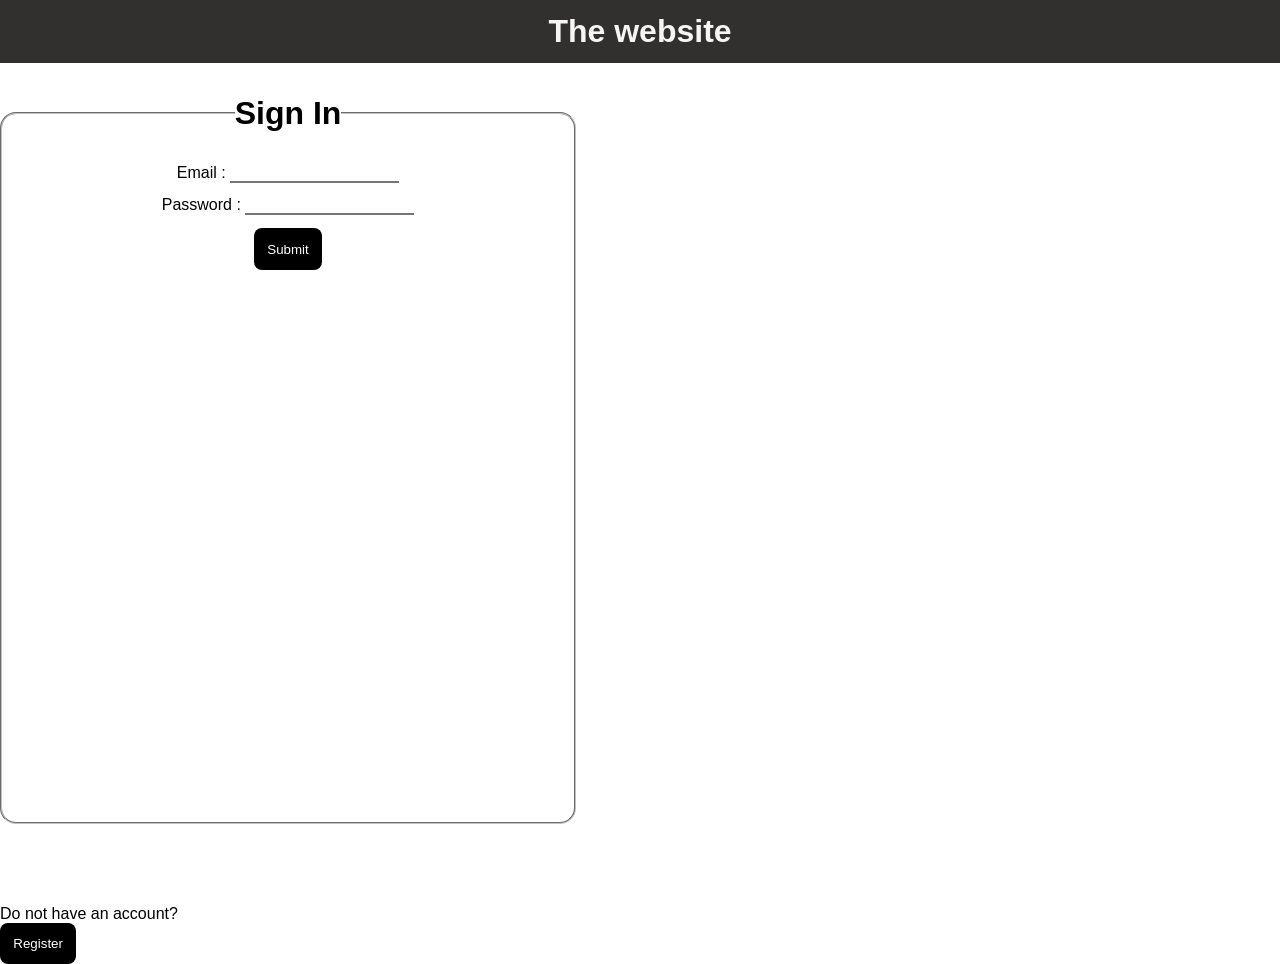
==== index.html @ 97744fc6 "the workings" ====
<!doctype html>
<html>
	<head>
		<meta charset="UTF-8" />
		<title>Hello world!!</title>
		<link
			href="CSS/main.css"
			rel="stylesheet"
		/>
	</head>
	<body class="body">
		<header class="header"><h1>The website</h1></header>

		<form
			class="form"
			method="POST"
			action="php/sign_in.php"
		>
			<fieldset class="fieldset">
				<legend><h1>Sign In</h1></legend>
				<label>
					Email :
					<input
						type="text"
						name="email"
				/></label>
				<br />
				<label>
					Password :
					<input
						type="password"
						name="password"
				/></label>
				<br />
				<button
					class="button"
					type="submit"
				>
					Submit
				</button>
			</fieldset>
		</form>
		<div class="new_acc">
			<p>Do not have an account?</p>
			<a href="HTML/new_acc.html"><button class="button">Register</button></a>
		</div>
	</body>
</html>
---- CSS/main.css ----
* {
	box-sizing: border-box;
	margin: 0%;
	padding: 0%;
	font-family:
		"Lucida Sans", "Lucida Sans Regular", "Lucida Grande", "Lucida Sans Unicode", Geneva, Verdana, sans-serif;
}

nav {
	background-color: darkslategray;
}

header {
	background-color: rgb(49, 48, 46);
	text-align: center;
	font-family: "Trebuchet MS";
	color: whitesmoke;
	padding: 1%;
}

aside {
	background-color: yellowgreen;
}

body {
	height: 100vh;
}

button {
	padding: 1em;
	font-family: "Open Sans", "Helvetica Neue", sans-serif;
	border-radius: 0.5rem;
	color: white;
	background-color: black;
	border-width: 0;
}

fieldset {
	padding: 2em;
	width: 90%;
	height: 90%;
	text-align: center;
	border-radius: 1em;
	margin-top: 2em;
}

form {
	width: 50%;
	height: 90%;
}

input {
	margin-bottom: 1em;
	border-style: none none solid none;
}

.new_acc {
	width: 30%;
}
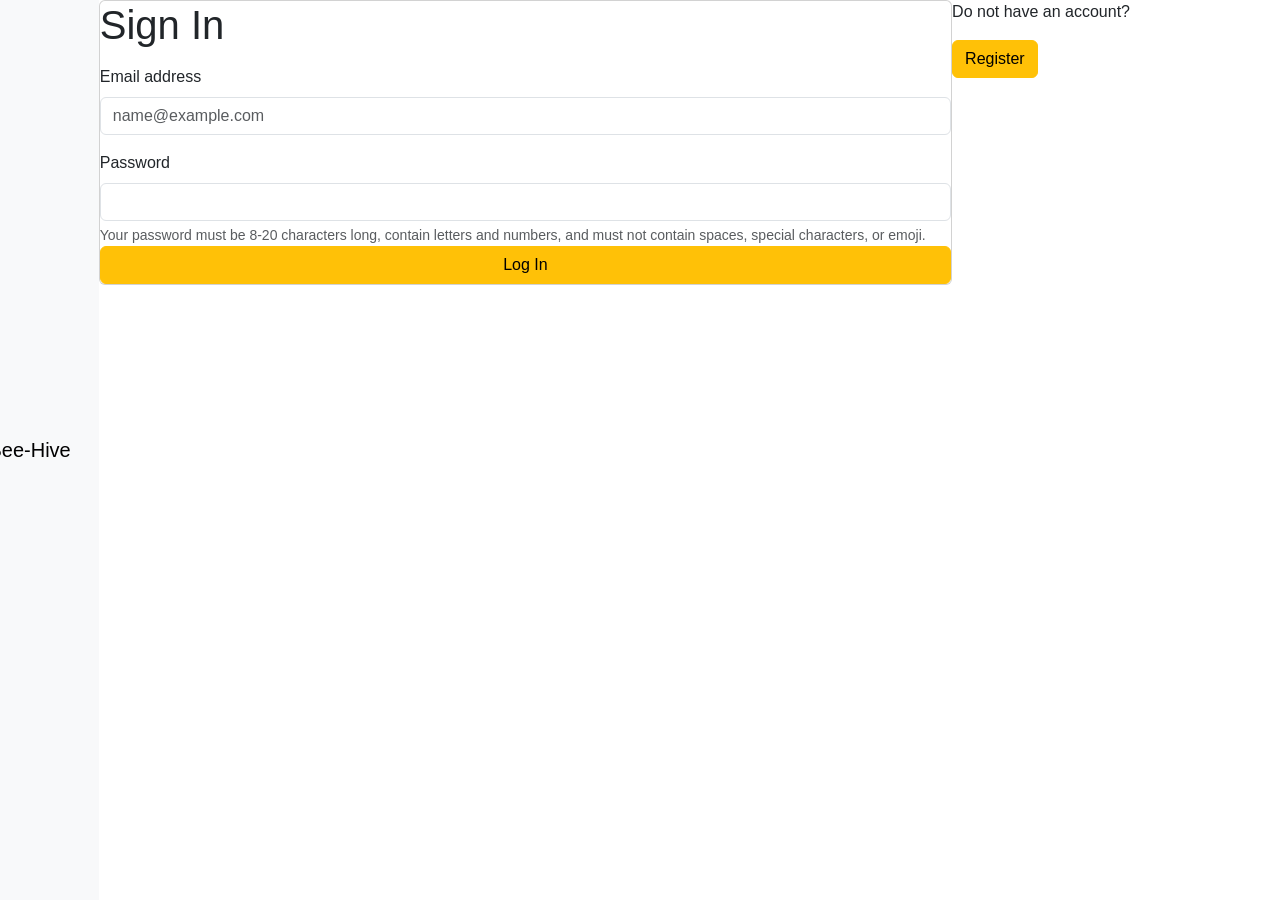
==== commit b86549b6: "improvements" ====
--- a/index.html
+++ b/index.html
@@ -1,5 +1,10 @@
 <!doctype html>
-<html>
+<html lang="en">
+	<meta charset="utf-8" />
+	<meta
+		name="viewport"
+		content="width=device-width, initial-scale=1"
+	/>
 	<head>
 		<meta charset="UTF-8" />
 		<title>Hello world!!</title>
@@ -7,42 +12,81 @@
 			href="CSS/main.css"
 			rel="stylesheet"
 		/>
+		<link
+			href="https://cdn.jsdelivr.net/npm/bootstrap@5.3.8/dist/css/bootstrap.min.css"
+			rel="stylesheet"
+			integrity="sha384-sRIl4kxILFvY47J16cr9ZwB07vP4J8+LH7qKQnuqkuIAvNWLzeN8tE5YBujZqJLB"
+			crossorigin="anonymous"
+		/>
 	</head>
 	<body class="body">
-		<header class="header"><h1>The website</h1></header>
+		<nav class="navbar bg-body-tertiary">
+			<div class="container-fluid">
+				<a
+					class="navbar-brand"
+					href="#"
+				>
+					<img
+						src="rsc/nav_logo.svg"
+						alt="Logo"
+						width="30"
+						height="24"
+						class="d-inline-block align-text-top"
+					/>
+					The Bee-Hive
+				</a>
+			</div>
+		</nav>
 
 		<form
-			class="form"
+			class="form col-8"
 			method="POST"
 			action="php/sign_in.php"
 		>
-			<fieldset class="fieldset">
+			<fieldset class="card">
 				<legend><h1>Sign In</h1></legend>
-				<label>
-					Email :
+				<div class="mb-3">
+					<label
+						for="exampleFormControlInput1"
+						class="form-label"
+						>Email address</label
+					>
 					<input
-						type="text"
-						name="email"
-				/></label>
-				<br />
-				<label>
-					Password :
-					<input
-						type="password"
-						name="password"
-				/></label>
-				<br />
+						type="email"
+						class="form-control"
+						id="exampleFormControlInput1"
+						placeholder="name@example.com"
+					/>
+				</div>
+				<label
+					for="inputPassword5"
+					class="form-label"
+					>Password</label
+				>
+				<input
+					type="password"
+					id="inputPassword5"
+					class="form-control"
+					aria-describedby="passwordHelpBlock"
+				/>
+				<div
+					id="passwordHelpBlock"
+					class="form-text"
+				>
+					Your password must be 8-20 characters long, contain letters and numbers, and must not contain
+					spaces, special characters, or emoji.
+				</div>
 				<button
-					class="button"
+					class="btn btn-warning"
 					type="submit"
 				>
-					Submit
+					Log In
 				</button>
 			</fieldset>
 		</form>
-		<div class="new_acc">
+		<div class="new_acc col-4">
 			<p>Do not have an account?</p>
-			<a href="HTML/new_acc.html"><button class="button">Register</button></a>
+			<a href="HTML/new_acc.html"><button class="btn btn-warning">Register</button></a>
 		</div>
 	</body>
 </html>
--- a/CSS/main.css
+++ b/CSS/main.css
@@ -6,11 +6,13 @@
 		"Lucida Sans", "Lucida Sans Regular", "Lucida Grande", "Lucida Sans Unicode", Geneva, Verdana, sans-serif;
 }
 
-nav {
-	background-color: darkslategray;
+.navbar {
+	position: absolute;
+	display: block;
+	width: 100vb;
 }
 
-header {
+.header {
 	background-color: rgb(49, 48, 46);
 	text-align: center;
 	font-family: "Trebuchet MS";
@@ -18,15 +20,17 @@
 	padding: 1%;
 }
 
-aside {
+.aside {
 	background-color: yellowgreen;
 }
 
-body {
+.body {
 	height: 100vh;
+	display: flex;
+	justify-content: center;
 }
 
-button {
+.button {
 	padding: 1em;
 	font-family: "Open Sans", "Helvetica Neue", sans-serif;
 	border-radius: 0.5rem;
@@ -35,7 +39,7 @@
 	border-width: 0;
 }
 
-fieldset {
+.fieldset {
 	padding: 2em;
 	width: 90%;
 	height: 90%;
@@ -44,12 +48,12 @@
 	margin-top: 2em;
 }
 
-form {
+.form {
 	width: 50%;
 	height: 90%;
 }
 
-input {
+.input {
 	margin-bottom: 1em;
 	border-style: none none solid none;
 }
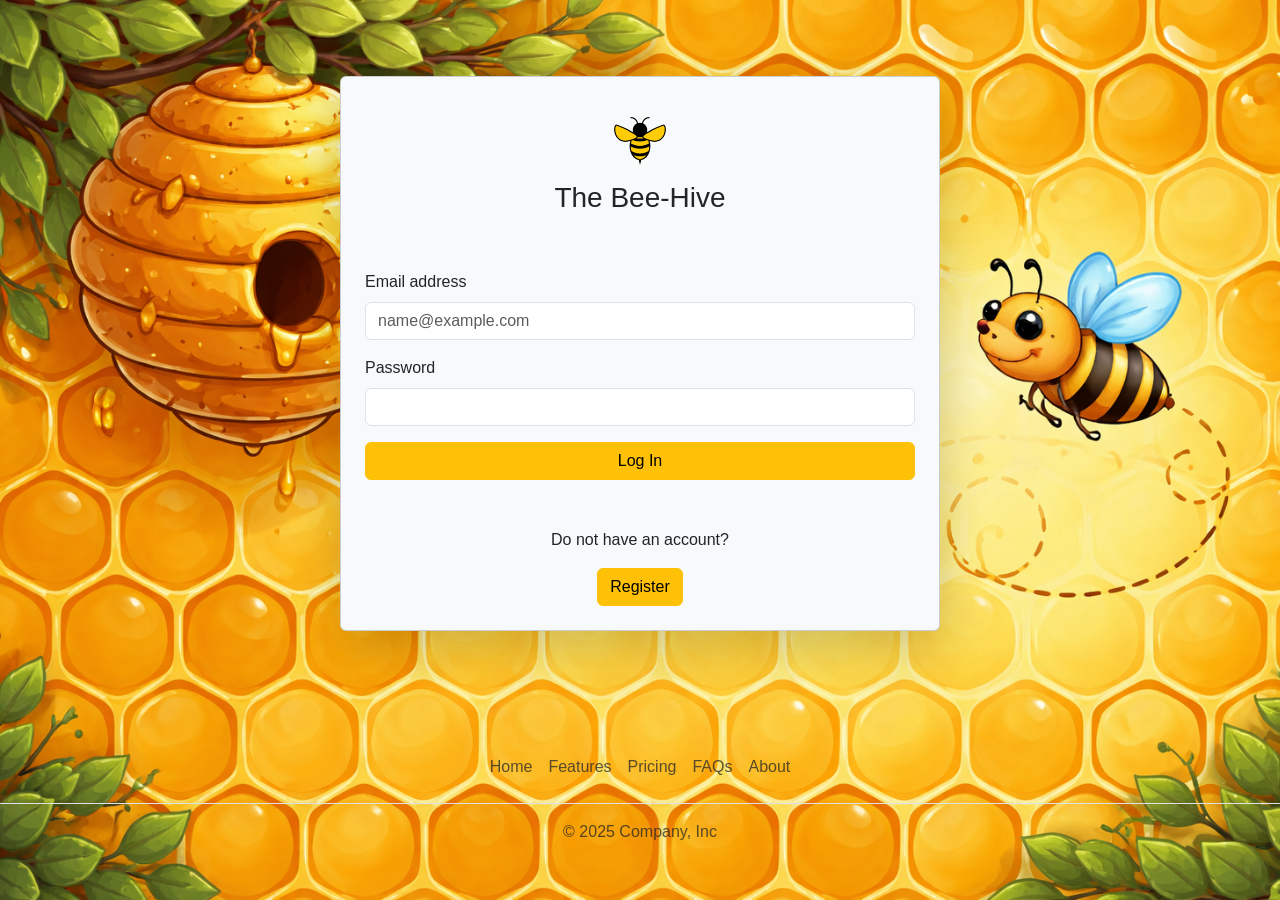
==== commit 1b615a0f: "visual changes" ====
--- a/index.html
+++ b/index.html
@@ -1,17 +1,11 @@
 <!doctype html>
 <html lang="en">
 	<meta charset="utf-8" />
-	<meta
-		name="viewport"
-		content="width=device-width, initial-scale=1"
-	/>
+	<meta name="viewport" content="width=device-width, initial-scale=1" />
 	<head>
 		<meta charset="UTF-8" />
 		<title>Hello world!!</title>
-		<link
-			href="CSS/main.css"
-			rel="stylesheet"
-		/>
+		<link href="CSS/main.css" rel="stylesheet" />
 		<link
 			href="https://cdn.jsdelivr.net/npm/bootstrap@5.3.8/dist/css/bootstrap.min.css"
 			rel="stylesheet"
@@ -19,74 +13,69 @@
 			crossorigin="anonymous"
 		/>
 	</head>
-	<body class="body">
-		<nav class="navbar bg-body-tertiary">
-			<div class="container-fluid">
-				<a
-					class="navbar-brand"
-					href="#"
-				>
+	<body class="d-flex flex-column min-vh-100 bg_img">
+		<div class="d-flex flex-column justify-content-center align-items-center flex-grow-1">
+			<div class="card shadow-lg p-4 bg-body-tertiary rounded" style="width: 60%; max-width: 600px">
+				<div class="d-flex flex-column justify-content-center align-items-center flex-grow-1 mb-5">
 					<img
 						src="rsc/nav_logo.svg"
-						alt="Logo"
-						width="30"
-						height="24"
-						class="d-inline-block align-text-top"
+						width="120"
+						height="80"
+						class="rounded mx-auto d-block"
+						alt="The Bee-Hive"
 					/>
-					The Bee-Hive
-				</a>
+					<h3>The Bee-Hive</h3>
+				</div>
+
+				<form class="w-100 mb-5" method="POST" action="php/sign_in.php">
+					<div class="mb-3">
+						<label for="exampleFormControlInput1" class="form-label">Email address</label>
+						<input
+							type="email"
+							name="email"
+							class="form-control"
+							id="exampleFormControlInput1"
+							placeholder="name@example.com"
+						/>
+					</div>
+					<div class="mb-3">
+						<label for="inputPassword5" class="form-label">Password </label>
+						<input
+							type="password"
+							name="password"
+							id="inputPassword5"
+							class="form-control"
+							aria-describedby="passwordHelpBlock"
+						/>
+					</div>
+					<button class="btn btn-warning w-100" type="submit">Log In</button>
+				</form>
+				<div class="d-flex flex-column justify-content-center align-items-center flex-grow-1">
+					<p>Do not have an account?</p>
+					<a href="HTML/new_acc.html"><button class="btn btn-warning">Register</button></a>
+				</div>
 			</div>
-		</nav>
+		</div>
 
-		<form
-			class="form col-8"
-			method="POST"
-			action="php/sign_in.php"
-		>
-			<fieldset class="card">
-				<legend><h1>Sign In</h1></legend>
-				<div class="mb-3">
-					<label
-						for="exampleFormControlInput1"
-						class="form-label"
-						>Email address</label
-					>
-					<input
-						type="email"
-						class="form-control"
-						id="exampleFormControlInput1"
-						placeholder="name@example.com"
-					/>
-				</div>
-				<label
-					for="inputPassword5"
-					class="form-label"
-					>Password</label
-				>
-				<input
-					type="password"
-					id="inputPassword5"
-					class="form-control"
-					aria-describedby="passwordHelpBlock"
-				/>
-				<div
-					id="passwordHelpBlock"
-					class="form-text"
-				>
-					Your password must be 8-20 characters long, contain letters and numbers, and must not contain
-					spaces, special characters, or emoji.
-				</div>
-				<button
-					class="btn btn-warning"
-					type="submit"
-				>
-					Log In
-				</button>
-			</fieldset>
-		</form>
-		<div class="new_acc col-4">
-			<p>Do not have an account?</p>
-			<a href="HTML/new_acc.html"><button class="btn btn-warning">Register</button></a>
-		</div>
+		<footer class="py-3 my-4">
+			<ul class="nav justify-content-center border-bottom pb-3 mb-3">
+				<li class="nav-item">
+					<a href="#" class="nav-link px-2 text-body-secondary">Home</a>
+				</li>
+				<li class="nav-item">
+					<a href="#" class="nav-link px-2 text-body-secondary">Features</a>
+				</li>
+				<li class="nav-item">
+					<a href="#" class="nav-link px-2 text-body-secondary">Pricing</a>
+				</li>
+				<li class="nav-item">
+					<a href="#" class="nav-link px-2 text-body-secondary">FAQs</a>
+				</li>
+				<li class="nav-item">
+					<a href="#" class="nav-link px-2 text-body-secondary">About</a>
+				</li>
+			</ul>
+			<p class="text-center text-body-secondary">&copy; 2025 Company, Inc</p>
+		</footer>
 	</body>
 </html>
--- a/CSS/main.css
+++ b/CSS/main.css
@@ -1,15 +1,20 @@
 * {
 	box-sizing: border-box;
-	margin: 0%;
-	padding: 0%;
+	margin: 0;
+	padding: 0;
 	font-family:
 		"Lucida Sans", "Lucida Sans Regular", "Lucida Grande", "Lucida Sans Unicode", Geneva, Verdana, sans-serif;
 }
 
 .navbar {
-	position: absolute;
-	display: block;
-	width: 100vb;
+	position: fixed;
+	top: 0;
+	left: 0;
+	right: 0;
+	display: flex;
+	width: 100vw;
+	margin: 0 0 1em 0;
+	z-index: 1000;
 }
 
 .header {
@@ -26,8 +31,11 @@
 
 .body {
 	height: 100vh;
+	width: 100vw;
 	display: flex;
+	flex-direction: column;
 	justify-content: center;
+	align-items: center;
 }
 
 .button {
@@ -41,7 +49,7 @@
 
 .fieldset {
 	padding: 2em;
-	width: 90%;
+	width: 70%;
 	height: 90%;
 	text-align: center;
 	border-radius: 1em;
@@ -49,8 +57,11 @@
 }
 
 .form {
-	width: 50%;
-	height: 90%;
+	margin: 0 auto;
+	display: flex;
+	flex-direction: column;
+	align-items: center;
+	width: 100%;
 }
 
 .input {
@@ -61,3 +72,13 @@
 .new_acc {
 	width: 30%;
 }
+
+.form_wrapper {
+	width: 60%;
+	max-width: 600px;
+}
+
+.bg_img {
+	background: url("../rsc/background.png") no-repeat;
+	background-size: cover;
+}
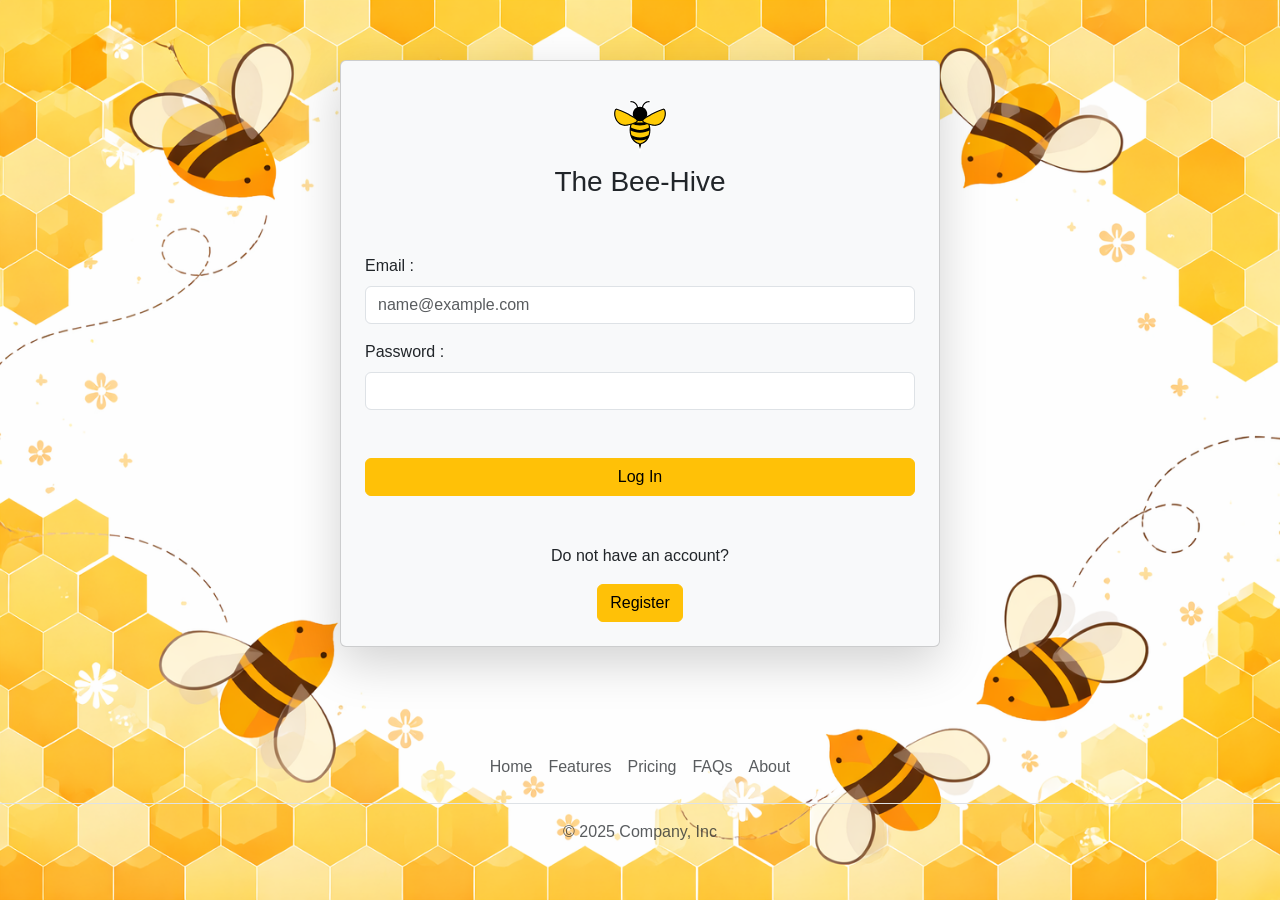
==== commit bf0c8764: "improvements" ====
--- a/index.html
+++ b/index.html
@@ -29,23 +29,23 @@
 
 				<form class="w-100 mb-5" method="POST" action="php/sign_in.php">
 					<div class="mb-3">
-						<label for="exampleFormControlInput1" class="form-label">Email address</label>
+						<label for="email" class="form-label">Email : </label>
 						<input
 							type="email"
 							name="email"
 							class="form-control"
-							id="exampleFormControlInput1"
 							placeholder="name@example.com"
+							required="yes"
 						/>
 					</div>
-					<div class="mb-3">
-						<label for="inputPassword5" class="form-label">Password </label>
+					<div class="mb-5">
+						<label for="password" class="form-label">Password : </label>
 						<input
 							type="password"
 							name="password"
-							id="inputPassword5"
 							class="form-control"
 							aria-describedby="passwordHelpBlock"
+							required="yes"
 						/>
 					</div>
 					<button class="btn btn-warning w-100" type="submit">Log In</button>
--- a/CSS/main.css
+++ b/CSS/main.css
@@ -80,5 +80,5 @@
 
 .bg_img {
 	background: url("../rsc/background.png") no-repeat;
-	background-size: cover;
+	background-size: 100% 100%;
 }
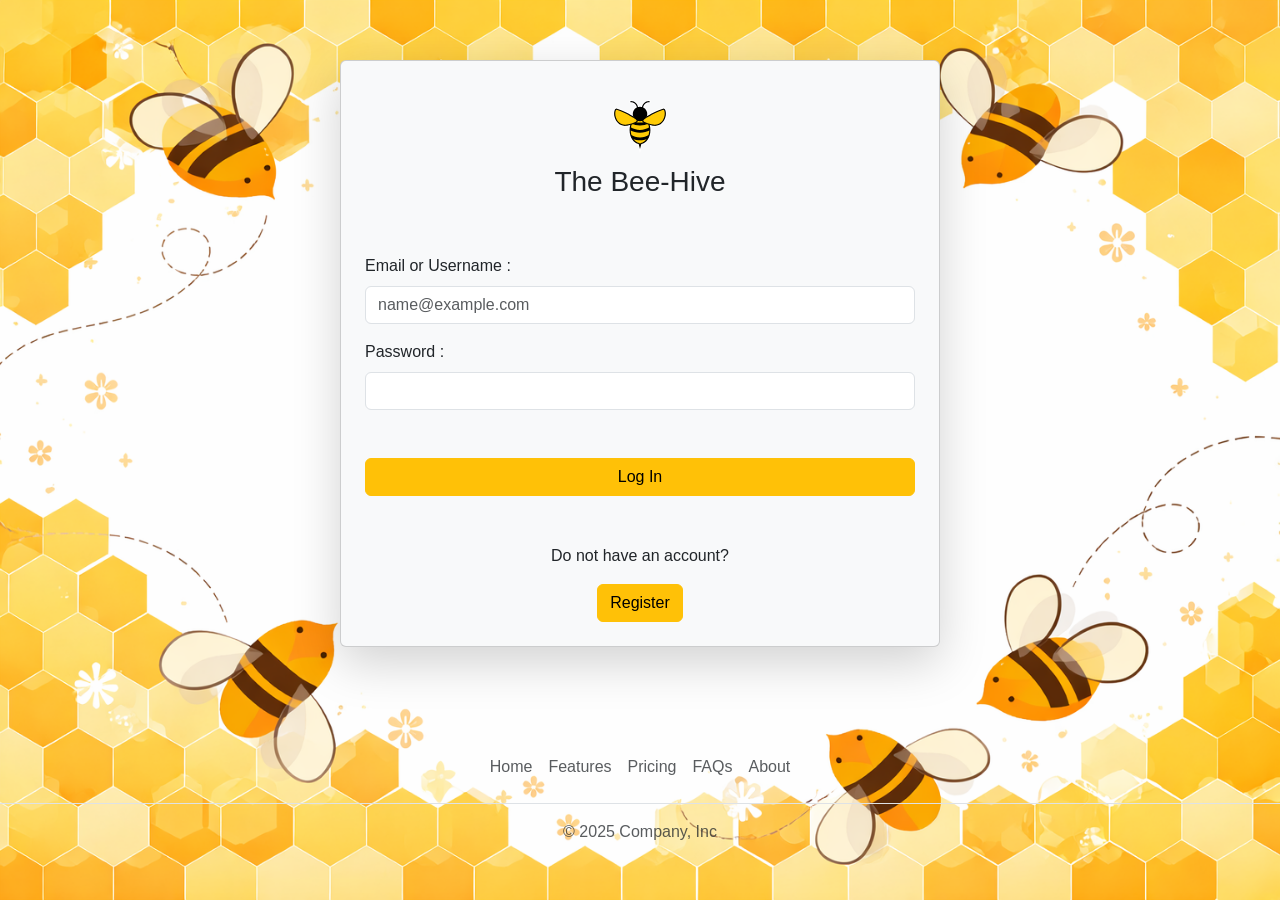
==== commit 27d2842d: "security" ====
--- a/index.html
+++ b/index.html
@@ -1,54 +1,71 @@
 <!doctype html>
 <html lang="en">
 	<meta charset="utf-8" />
-	<meta name="viewport" content="width=device-width, initial-scale=1" />
+	<meta
+		name="viewport"
+		content="width=device-width, initial-scale=1" />
 	<head>
 		<meta charset="UTF-8" />
 		<title>Hello world!!</title>
-		<link href="CSS/main.css" rel="stylesheet" />
+		<link
+			href="CSS/main.css"
+			rel="stylesheet" />
 		<link
 			href="https://cdn.jsdelivr.net/npm/bootstrap@5.3.8/dist/css/bootstrap.min.css"
 			rel="stylesheet"
 			integrity="sha384-sRIl4kxILFvY47J16cr9ZwB07vP4J8+LH7qKQnuqkuIAvNWLzeN8tE5YBujZqJLB"
-			crossorigin="anonymous"
-		/>
+			crossorigin="anonymous" />
 	</head>
 	<body class="d-flex flex-column min-vh-100 bg_img">
 		<div class="d-flex flex-column justify-content-center align-items-center flex-grow-1">
-			<div class="card shadow-lg p-4 bg-body-tertiary rounded" style="width: 60%; max-width: 600px">
+			<div
+				class="card shadow-lg p-4 bg-body-tertiary rounded"
+				style="width: 60%; max-width: 600px">
 				<div class="d-flex flex-column justify-content-center align-items-center flex-grow-1 mb-5">
 					<img
 						src="rsc/nav_logo.svg"
 						width="120"
 						height="80"
 						class="rounded mx-auto d-block"
-						alt="The Bee-Hive"
-					/>
+						alt="The Bee-Hive" />
 					<h3>The Bee-Hive</h3>
 				</div>
 
-				<form class="w-100 mb-5" method="POST" action="php/sign_in.php">
+				<form
+					class="w-100 mb-5"
+					method="POST"
+					action="php/sign_in.php">
 					<div class="mb-3">
-						<label for="email" class="form-label">Email : </label>
+						<label
+							for="email"
+							class="form-label"
+							>Email or Username :
+						</label>
 						<input
-							type="email"
+							type="text"
 							name="email"
 							class="form-control"
 							placeholder="name@example.com"
-							required="yes"
-						/>
+							required="yes" />
 					</div>
 					<div class="mb-5">
-						<label for="password" class="form-label">Password : </label>
+						<label
+							for="password"
+							class="form-label"
+							>Password :
+						</label>
 						<input
 							type="password"
 							name="password"
 							class="form-control"
 							aria-describedby="passwordHelpBlock"
-							required="yes"
-						/>
+							required="yes" />
 					</div>
-					<button class="btn btn-warning w-100" type="submit">Log In</button>
+					<button
+						class="btn btn-warning w-100"
+						type="submit">
+						Log In
+					</button>
 				</form>
 				<div class="d-flex flex-column justify-content-center align-items-center flex-grow-1">
 					<p>Do not have an account?</p>
@@ -60,19 +77,39 @@
 		<footer class="py-3 my-4">
 			<ul class="nav justify-content-center border-bottom pb-3 mb-3">
 				<li class="nav-item">
-					<a href="#" class="nav-link px-2 text-body-secondary">Home</a>
+					<a
+						href="#"
+						class="nav-link px-2 text-body-secondary"
+						>Home</a
+					>
 				</li>
 				<li class="nav-item">
-					<a href="#" class="nav-link px-2 text-body-secondary">Features</a>
+					<a
+						href="#"
+						class="nav-link px-2 text-body-secondary"
+						>Features</a
+					>
 				</li>
 				<li class="nav-item">
-					<a href="#" class="nav-link px-2 text-body-secondary">Pricing</a>
+					<a
+						href="#"
+						class="nav-link px-2 text-body-secondary"
+						>Pricing</a
+					>
 				</li>
 				<li class="nav-item">
-					<a href="#" class="nav-link px-2 text-body-secondary">FAQs</a>
+					<a
+						href="#"
+						class="nav-link px-2 text-body-secondary"
+						>FAQs</a
+					>
 				</li>
 				<li class="nav-item">
-					<a href="#" class="nav-link px-2 text-body-secondary">About</a>
+					<a
+						href="#"
+						class="nav-link px-2 text-body-secondary"
+						>About</a
+					>
 				</li>
 			</ul>
 			<p class="text-center text-body-secondary">&copy; 2025 Company, Inc</p>
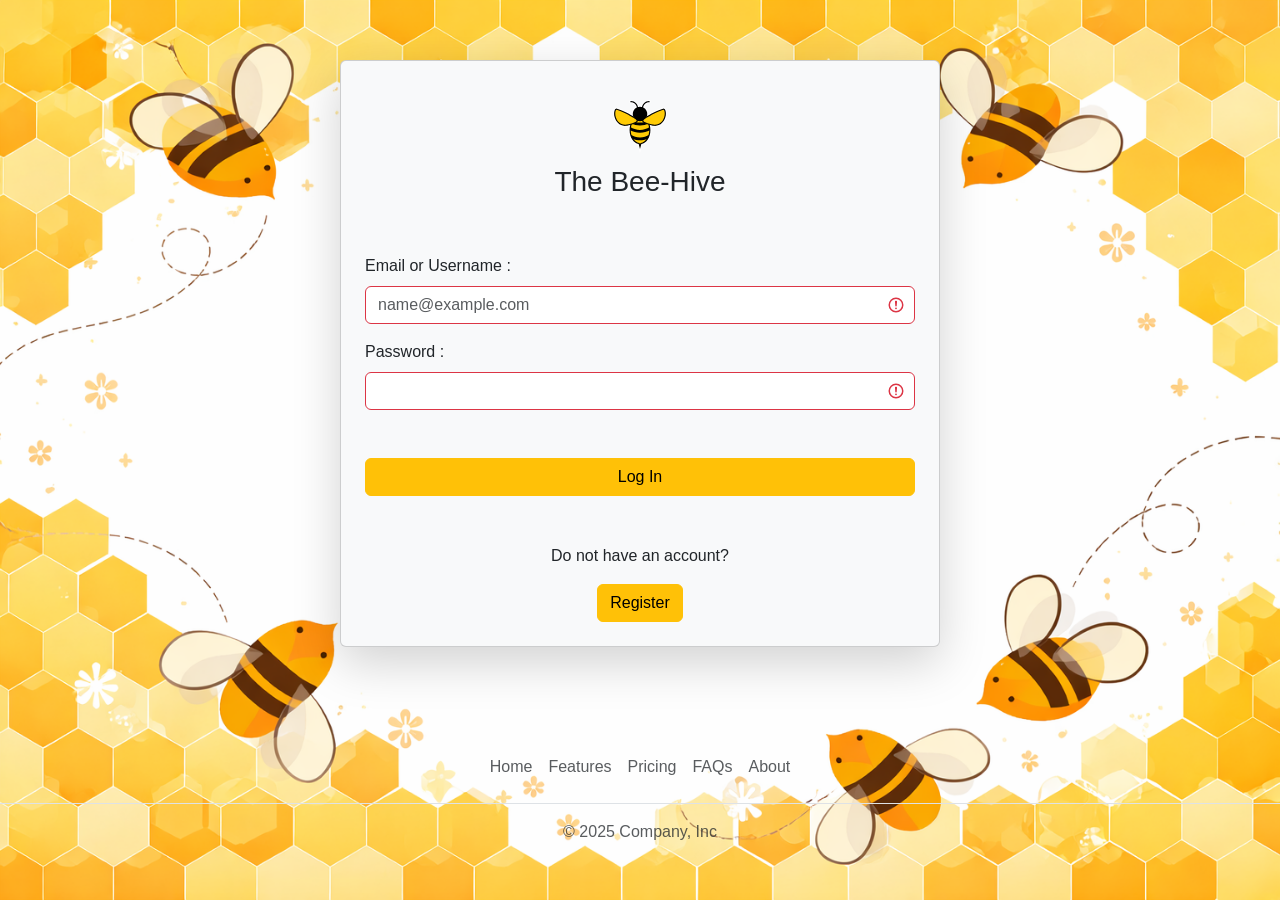
==== commit c84a1d28: "latest" ====
--- a/index.html
+++ b/index.html
@@ -3,38 +3,44 @@
 	<meta charset="utf-8" />
 	<meta
 		name="viewport"
-		content="width=device-width, initial-scale=1" />
+		content="width=device-width, initial-scale=1"
+	/>
 	<head>
 		<meta charset="UTF-8" />
 		<title>Hello world!!</title>
 		<link
 			href="CSS/main.css"
-			rel="stylesheet" />
+			rel="stylesheet"
+		/>
 		<link
 			href="https://cdn.jsdelivr.net/npm/bootstrap@5.3.8/dist/css/bootstrap.min.css"
 			rel="stylesheet"
 			integrity="sha384-sRIl4kxILFvY47J16cr9ZwB07vP4J8+LH7qKQnuqkuIAvNWLzeN8tE5YBujZqJLB"
-			crossorigin="anonymous" />
+			crossorigin="anonymous"
+		/>
 	</head>
 	<body class="d-flex flex-column min-vh-100 bg_img">
 		<div class="d-flex flex-column justify-content-center align-items-center flex-grow-1">
 			<div
 				class="card shadow-lg p-4 bg-body-tertiary rounded"
-				style="width: 60%; max-width: 600px">
+				style="width: 60%; max-width: 600px"
+			>
 				<div class="d-flex flex-column justify-content-center align-items-center flex-grow-1 mb-5">
 					<img
 						src="rsc/nav_logo.svg"
 						width="120"
 						height="80"
 						class="rounded mx-auto d-block"
-						alt="The Bee-Hive" />
+						alt="The Bee-Hive"
+					/>
 					<h3>The Bee-Hive</h3>
 				</div>
 
 				<form
-					class="w-100 mb-5"
+					class="w-100 mb-5 was-validated"
 					method="POST"
-					action="php/sign_in.php">
+					action="php/sign_in.php"
+				>
 					<div class="mb-3">
 						<label
 							for="email"
@@ -46,7 +52,8 @@
 							name="email"
 							class="form-control"
 							placeholder="name@example.com"
-							required="yes" />
+							required="yes"
+						/>
 					</div>
 					<div class="mb-5">
 						<label
@@ -59,11 +66,13 @@
 							name="password"
 							class="form-control"
 							aria-describedby="passwordHelpBlock"
-							required="yes" />
+							required="yes"
+						/>
 					</div>
 					<button
 						class="btn btn-warning w-100"
-						type="submit">
+						type="submit"
+					>
 						Log In
 					</button>
 				</form>
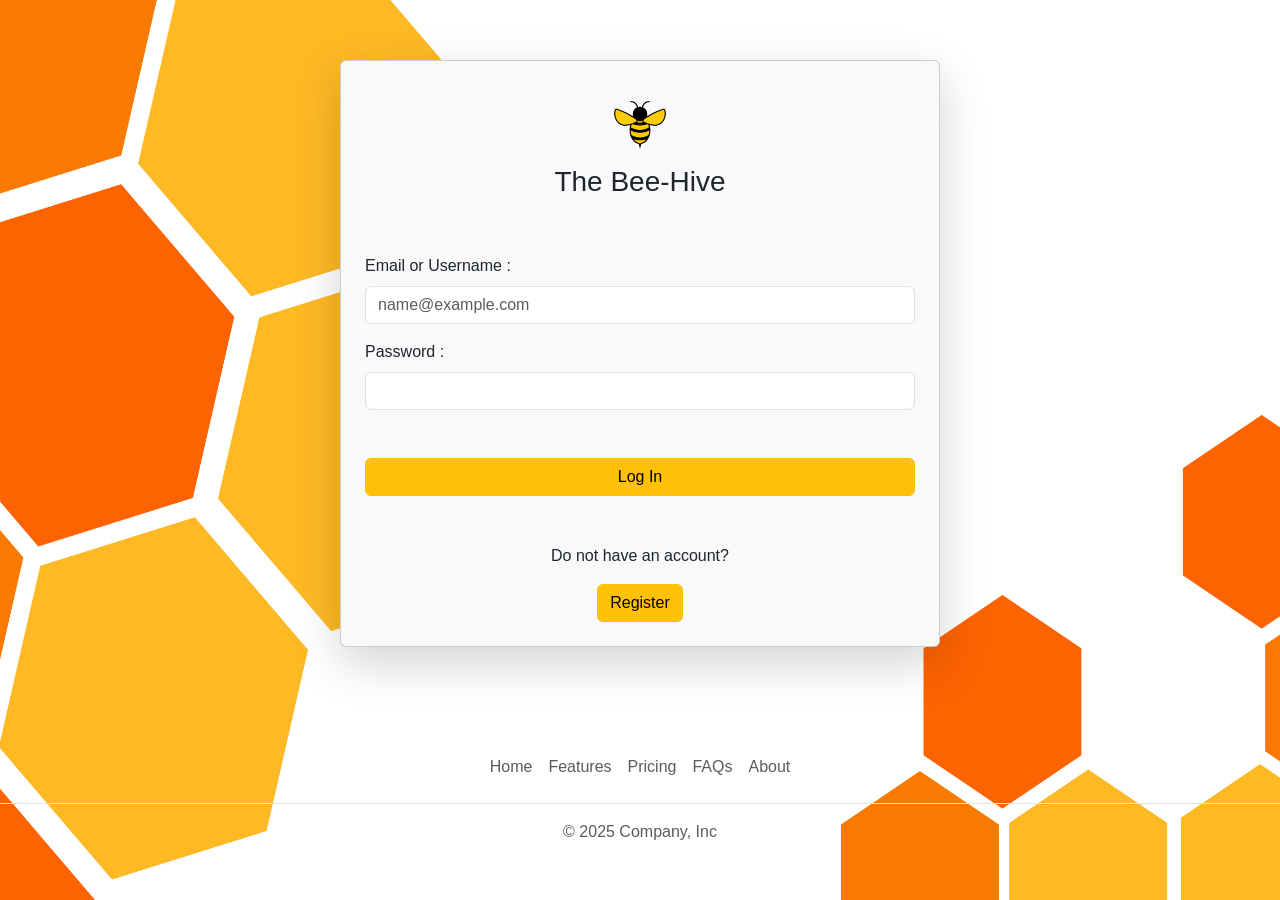
==== commit df7a09ca: "js validation" ====
--- a/index.html
+++ b/index.html
@@ -3,44 +3,38 @@
 	<meta charset="utf-8" />
 	<meta
 		name="viewport"
-		content="width=device-width, initial-scale=1"
-	/>
+		content="width=device-width, initial-scale=1" />
 	<head>
 		<meta charset="UTF-8" />
 		<title>Hello world!!</title>
 		<link
 			href="CSS/main.css"
-			rel="stylesheet"
-		/>
+			rel="stylesheet" />
 		<link
 			href="https://cdn.jsdelivr.net/npm/bootstrap@5.3.8/dist/css/bootstrap.min.css"
 			rel="stylesheet"
 			integrity="sha384-sRIl4kxILFvY47J16cr9ZwB07vP4J8+LH7qKQnuqkuIAvNWLzeN8tE5YBujZqJLB"
-			crossorigin="anonymous"
-		/>
+			crossorigin="anonymous" />
 	</head>
 	<body class="d-flex flex-column min-vh-100 bg_img">
 		<div class="d-flex flex-column justify-content-center align-items-center flex-grow-1">
 			<div
 				class="card shadow-lg p-4 bg-body-tertiary rounded"
-				style="width: 60%; max-width: 600px"
-			>
+				style="width: 60%; max-width: 600px">
 				<div class="d-flex flex-column justify-content-center align-items-center flex-grow-1 mb-5">
 					<img
 						src="rsc/nav_logo.svg"
 						width="120"
 						height="80"
 						class="rounded mx-auto d-block"
-						alt="The Bee-Hive"
-					/>
+						alt="The Bee-Hive" />
 					<h3>The Bee-Hive</h3>
 				</div>
 
 				<form
-					class="w-100 mb-5 was-validated"
+					class="w-100 mb-5 needs-validation novalidate"
 					method="POST"
-					action="php/sign_in.php"
-				>
+					action="php/sign_in.php">
 					<div class="mb-3">
 						<label
 							for="email"
@@ -52,8 +46,7 @@
 							name="email"
 							class="form-control"
 							placeholder="name@example.com"
-							required="yes"
-						/>
+							required />
 					</div>
 					<div class="mb-5">
 						<label
@@ -66,13 +59,11 @@
 							name="password"
 							class="form-control"
 							aria-describedby="passwordHelpBlock"
-							required="yes"
-						/>
+							required />
 					</div>
 					<button
 						class="btn btn-warning w-100"
-						type="submit"
-					>
+						type="submit">
 						Log In
 					</button>
 				</form>
@@ -123,5 +114,6 @@
 			</ul>
 			<p class="text-center text-body-secondary">&copy; 2025 Company, Inc</p>
 		</footer>
+		<script src="JS/form_validation.js"></script>
 	</body>
 </html>
